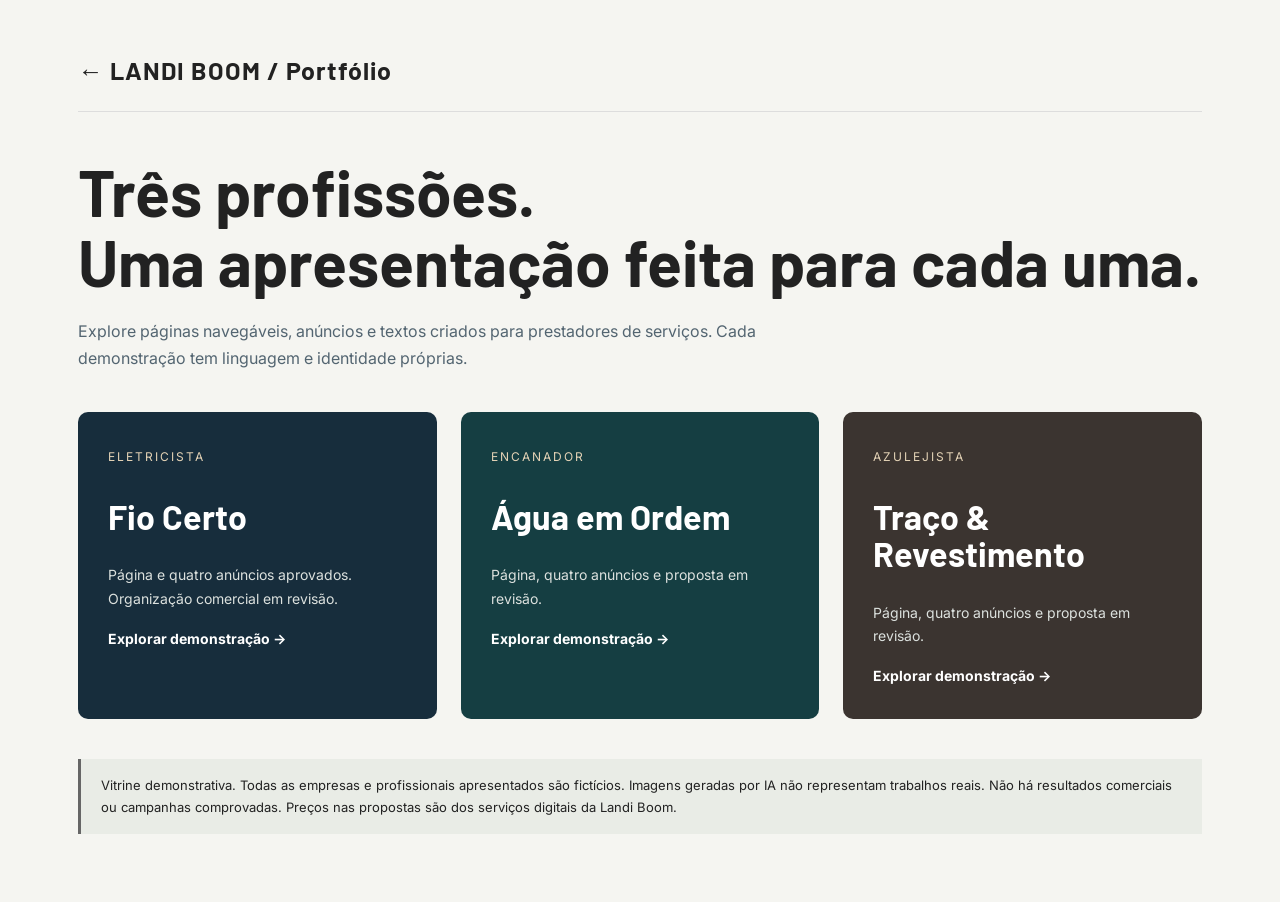
==== portfolio/index.html @ f0038b18 "Publica site institucional e portfolio da Landi Boom" ====
<!doctype html><html lang="pt-BR"><meta charset="utf-8"><meta name="viewport" content="width=device-width,initial-scale=1"><title>Landi Boom — Portfólio por profissão</title><link href="https://fonts.googleapis.com/css2?family=Barlow:wght@700&family=Inter:wght@400;600&display=swap" rel="stylesheet"><style>*{box-sizing:border-box}body{background:#f5f5f1;color:#222;font:16px/1.7 Inter,Arial;margin:0}main{max-width:1180px;margin:auto;padding:55px 28px}header{font:700 25px Barlow,Arial;letter-spacing:1px;border-bottom:1px solid #ddd;padding-bottom:25px}h1{font:700 clamp(38px,6vw,64px)/1.1 Barlow,Arial;margin:45px 0 20px}.intro{max-width:760px;color:#536571}.grid{display:grid;grid-template-columns:repeat(3,1fr);gap:24px;margin:40px 0}.card{display:block;padding:30px;color:white;background:var(--color);text-decoration:none;border-radius:10px;min-height:300px}.card span{font-size:12px;letter-spacing:2px;text-transform:uppercase;color:#e4d3b6}.card h2{font:700 34px/1.1 Barlow,Arial}.card p{font-size:14px;color:#dce1de}.card b{font-size:14px}.notice{border-left:3px solid #666;padding:15px 20px;background:#e9ece6;font-size:13px}.card:focus-visible{outline:3px solid #a56b06;outline-offset:5px}@media(max-width:850px){.grid{grid-template-columns:1fr}main{padding:30px 22px}.card{min-height:0}}</style><main><header><a href="../portfolio.html" style="color:inherit;text-decoration:none">← LANDI BOOM / Portfólio</a></header><h1>Três profissões.<br>Uma apresentação feita para cada uma.</h1><p class="intro">Explore páginas navegáveis, anúncios e textos criados para prestadores de serviços. Cada demonstração tem linguagem e identidade próprias.</p><div class="grid"><a class="card" href="eletricista/index.html" style="--color:#172d3c"><span>Eletricista</span><h2>Fio Certo</h2><p>Página e quatro anúncios aprovados. Organização comercial em revisão.</p><b>Explorar demonstração →</b></a><a class="card" href="encanador/index.html" style="--color:#153e42"><span>Encanador</span><h2>Água em Ordem</h2><p>Página, quatro anúncios e proposta em revisão.</p><b>Explorar demonstração →</b></a><a class="card" href="azulejista/index.html" style="--color:#3b3430"><span>Azulejista</span><h2>Traço & Revestimento</h2><p>Página, quatro anúncios e proposta em revisão.</p><b>Explorar demonstração →</b></a></div><p class="notice">Vitrine demonstrativa. Todas as empresas e profissionais apresentados são fictícios. Imagens geradas por IA não representam trabalhos reais. Não há resultados comerciais ou campanhas comprovadas. Preços nas propostas são dos serviços digitais da Landi Boom.</p></main></html>
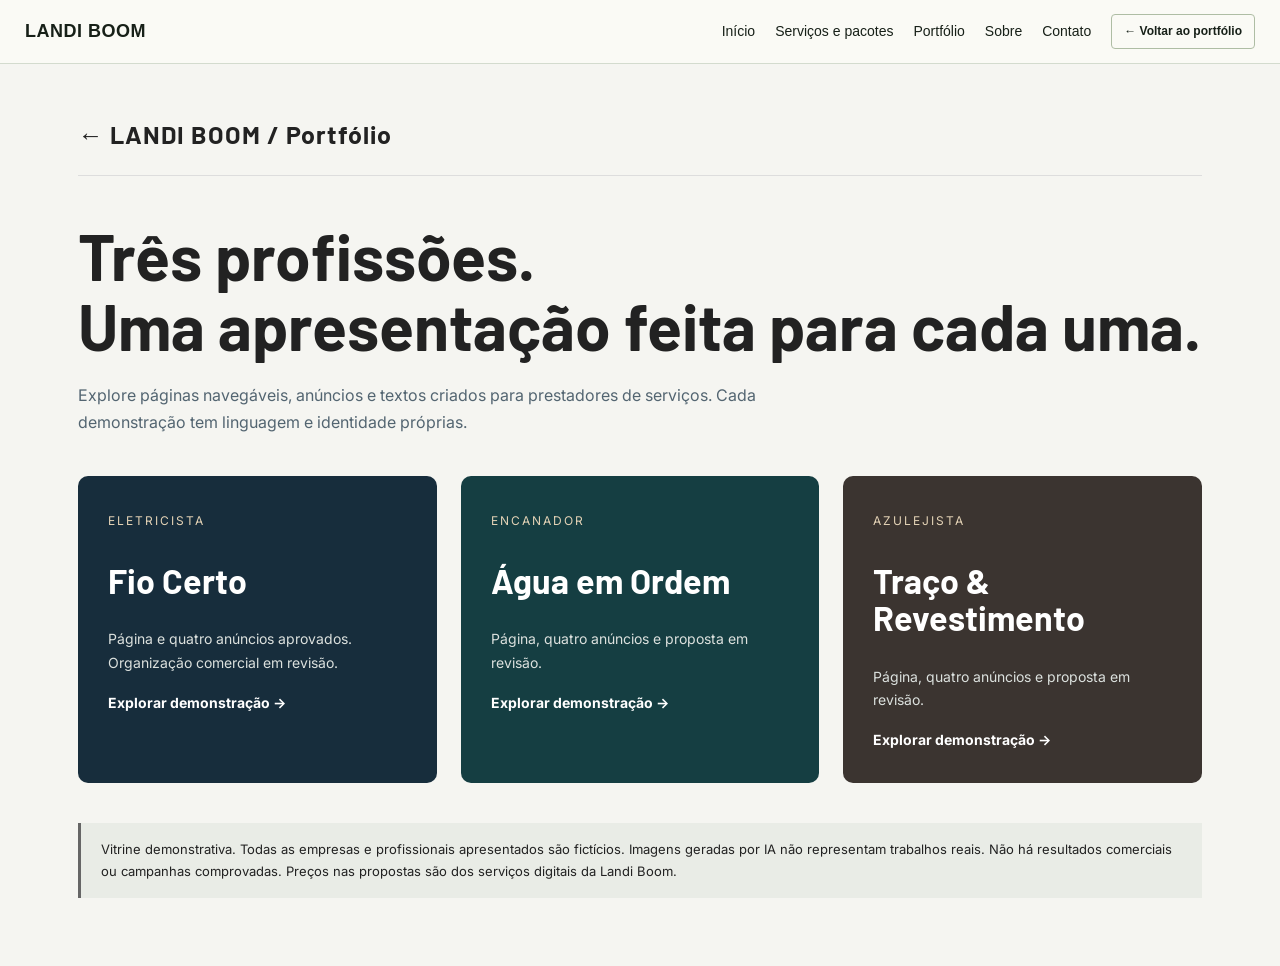
==== commit 590fd720: "Mantem navegacao da Landi Boom nas paginas do portfolio" ====
--- a/portfolio/index.html
+++ b/portfolio/index.html
@@ -1 +1 @@
-<!doctype html><html lang="pt-BR"><meta charset="utf-8"><meta name="viewport" content="width=device-width,initial-scale=1"><title>Landi Boom — Portfólio por profissão</title><link href="https://fonts.googleapis.com/css2?family=Barlow:wght@700&family=Inter:wght@400;600&display=swap" rel="stylesheet"><style>*{box-sizing:border-box}body{background:#f5f5f1;color:#222;font:16px/1.7 Inter,Arial;margin:0}main{max-width:1180px;margin:auto;padding:55px 28px}header{font:700 25px Barlow,Arial;letter-spacing:1px;border-bottom:1px solid #ddd;padding-bottom:25px}h1{font:700 clamp(38px,6vw,64px)/1.1 Barlow,Arial;margin:45px 0 20px}.intro{max-width:760px;color:#536571}.grid{display:grid;grid-template-columns:repeat(3,1fr);gap:24px;margin:40px 0}.card{display:block;padding:30px;color:white;background:var(--color);text-decoration:none;border-radius:10px;min-height:300px}.card span{font-size:12px;letter-spacing:2px;text-transform:uppercase;color:#e4d3b6}.card h2{font:700 34px/1.1 Barlow,Arial}.card p{font-size:14px;color:#dce1de}.card b{font-size:14px}.notice{border-left:3px solid #666;padding:15px 20px;background:#e9ece6;font-size:13px}.card:focus-visible{outline:3px solid #a56b06;outline-offset:5px}@media(max-width:850px){.grid{grid-template-columns:1fr}main{padding:30px 22px}.card{min-height:0}}</style><main><header><a href="../portfolio.html" style="color:inherit;text-decoration:none">← LANDI BOOM / Portfólio</a></header><h1>Três profissões.<br>Uma apresentação feita para cada uma.</h1><p class="intro">Explore páginas navegáveis, anúncios e textos criados para prestadores de serviços. Cada demonstração tem linguagem e identidade próprias.</p><div class="grid"><a class="card" href="eletricista/index.html" style="--color:#172d3c"><span>Eletricista</span><h2>Fio Certo</h2><p>Página e quatro anúncios aprovados. Organização comercial em revisão.</p><b>Explorar demonstração →</b></a><a class="card" href="encanador/index.html" style="--color:#153e42"><span>Encanador</span><h2>Água em Ordem</h2><p>Página, quatro anúncios e proposta em revisão.</p><b>Explorar demonstração →</b></a><a class="card" href="azulejista/index.html" style="--color:#3b3430"><span>Azulejista</span><h2>Traço & Revestimento</h2><p>Página, quatro anúncios e proposta em revisão.</p><b>Explorar demonstração →</b></a></div><p class="notice">Vitrine demonstrativa. Todas as empresas e profissionais apresentados são fictícios. Imagens geradas por IA não representam trabalhos reais. Não há resultados comerciais ou campanhas comprovadas. Preços nas propostas são dos serviços digitais da Landi Boom.</p></main></html>+<!doctype html><html lang="pt-BR"><meta charset="utf-8"><meta name="viewport" content="width=device-width,initial-scale=1"><title>Landi Boom — Portfólio por profissão</title><link href="https://fonts.googleapis.com/css2?family=Barlow:wght@700&family=Inter:wght@400;600&display=swap" rel="stylesheet"><style>*{box-sizing:border-box}body{background:#f5f5f1;color:#222;font:16px/1.7 Inter,Arial;margin:0}main{max-width:1180px;margin:auto;padding:55px 28px}header{font:700 25px Barlow,Arial;letter-spacing:1px;border-bottom:1px solid #ddd;padding-bottom:25px}h1{font:700 clamp(38px,6vw,64px)/1.1 Barlow,Arial;margin:45px 0 20px}.intro{max-width:760px;color:#536571}.grid{display:grid;grid-template-columns:repeat(3,1fr);gap:24px;margin:40px 0}.card{display:block;padding:30px;color:white;background:var(--color);text-decoration:none;border-radius:10px;min-height:300px}.card span{font-size:12px;letter-spacing:2px;text-transform:uppercase;color:#e4d3b6}.card h2{font:700 34px/1.1 Barlow,Arial}.card p{font-size:14px;color:#dce1de}.card b{font-size:14px}.notice{border-left:3px solid #666;padding:15px 20px;background:#e9ece6;font-size:13px}.card:focus-visible{outline:3px solid #a56b06;outline-offset:5px}@media(max-width:850px){.grid{grid-template-columns:1fr}main{padding:30px 22px}.card{min-height:0}}</style><link rel="stylesheet" href="../assets/portfolio-navigation.css"><div class="lb-site-navigation" role="navigation" aria-label="Navegação do site Landi Boom"><a class="lb-brand" href="../index.html">LANDI BOOM</a><div class="lb-links"><a href="../index.html">Início</a><a href="../servicos.html">Serviços e pacotes</a><a href="../portfolio.html">Portfólio</a><a href="../sobre.html">Sobre</a><a href="../contato.html">Contato</a><a class="lb-return" href="../portfolio.html">← Voltar ao portfólio</a></div></div><main><header><a href="../portfolio.html" style="color:inherit;text-decoration:none">← LANDI BOOM / Portfólio</a></header><h1>Três profissões.<br>Uma apresentação feita para cada uma.</h1><p class="intro">Explore páginas navegáveis, anúncios e textos criados para prestadores de serviços. Cada demonstração tem linguagem e identidade próprias.</p><div class="grid"><a class="card" href="eletricista/index.html" style="--color:#172d3c"><span>Eletricista</span><h2>Fio Certo</h2><p>Página e quatro anúncios aprovados. Organização comercial em revisão.</p><b>Explorar demonstração →</b></a><a class="card" href="encanador/index.html" style="--color:#153e42"><span>Encanador</span><h2>Água em Ordem</h2><p>Página, quatro anúncios e proposta em revisão.</p><b>Explorar demonstração →</b></a><a class="card" href="azulejista/index.html" style="--color:#3b3430"><span>Azulejista</span><h2>Traço & Revestimento</h2><p>Página, quatro anúncios e proposta em revisão.</p><b>Explorar demonstração →</b></a></div><p class="notice">Vitrine demonstrativa. Todas as empresas e profissionais apresentados são fictícios. Imagens geradas por IA não representam trabalhos reais. Não há resultados comerciais ou campanhas comprovadas. Preços nas propostas são dos serviços digitais da Landi Boom.</p></main></html>
--- a/assets/portfolio-navigation.css
+++ b/assets/portfolio-navigation.css
@@ -0,0 +1 @@
+.lb-site-navigation{position:sticky;top:0;z-index:1000;background:#fafaf5;border-bottom:1px solid #d3dbce;color:#172018;padding:12px 25px;display:flex;align-items:center;justify-content:space-between;gap:15px;font:14px/1.4 Arial,sans-serif;min-height:64px;box-sizing:border-box}.lb-site-navigation a{color:#172018;text-decoration:none}.lb-site-navigation .lb-brand{font-size:18px;font-weight:700;letter-spacing:.5px;white-space:nowrap}.lb-site-navigation .lb-links{display:flex;align-items:center;gap:20px;flex-wrap:wrap}.lb-site-navigation .lb-return{padding:8px 12px;border:1px solid #aebda4;border-radius:4px;font-weight:600;font-size:12px}.lb-site-navigation a:hover{text-decoration:underline;text-underline-offset:4px}.lb-site-navigation a:focus-visible{outline:3px solid #00e635;outline-offset:4px}.lb-has-site-navigation .modern-rail{top:64px}.lb-has-site-navigation html{scroll-padding-top:90px}@media(max-width:950px){.lb-site-navigation{position:sticky;min-height:0;padding:12px 18px;align-items:flex-start;flex-wrap:wrap;gap:10px}.lb-site-navigation .lb-links{width:100%;gap:10px 16px;font-size:12px}.lb-site-navigation .lb-brand{font-size:17px}.lb-site-navigation .lb-return{margin-left:auto;padding:5px 9px}.lb-has-site-navigation .modern-rail{top:auto}}@media print{.lb-site-navigation{display:none}}
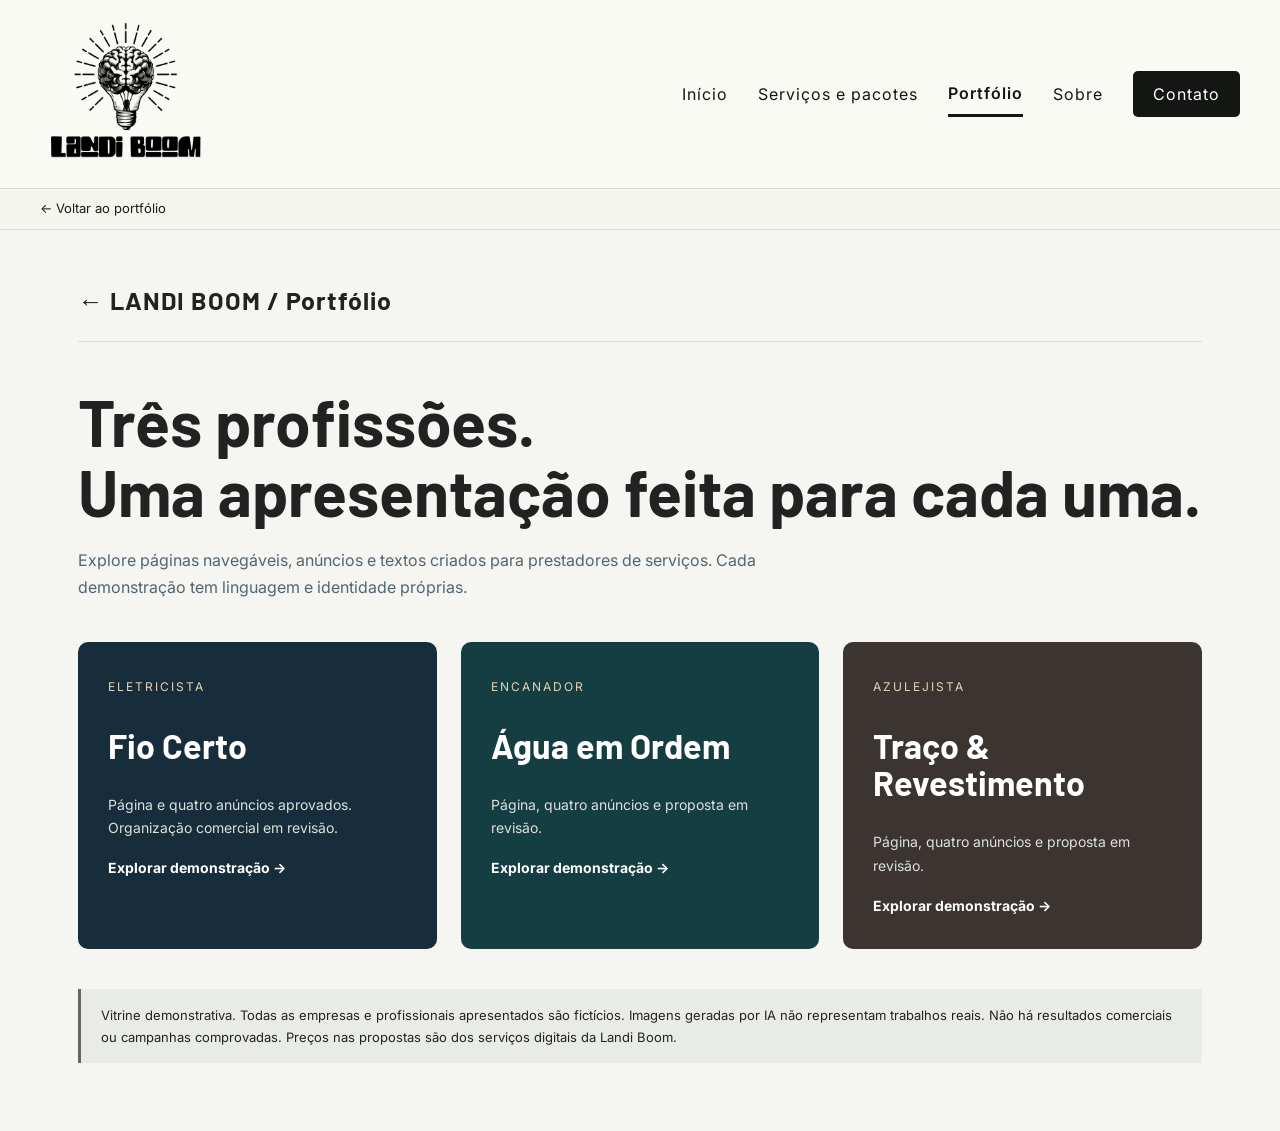
==== commit 6a758cdf: "Padroniza cabecalho completo nas paginas internas do portfolio" ====
--- a/portfolio/index.html
+++ b/portfolio/index.html
@@ -1 +1 @@
-<!doctype html><html lang="pt-BR"><meta charset="utf-8"><meta name="viewport" content="width=device-width,initial-scale=1"><title>Landi Boom — Portfólio por profissão</title><link href="https://fonts.googleapis.com/css2?family=Barlow:wght@700&family=Inter:wght@400;600&display=swap" rel="stylesheet"><style>*{box-sizing:border-box}body{background:#f5f5f1;color:#222;font:16px/1.7 Inter,Arial;margin:0}main{max-width:1180px;margin:auto;padding:55px 28px}header{font:700 25px Barlow,Arial;letter-spacing:1px;border-bottom:1px solid #ddd;padding-bottom:25px}h1{font:700 clamp(38px,6vw,64px)/1.1 Barlow,Arial;margin:45px 0 20px}.intro{max-width:760px;color:#536571}.grid{display:grid;grid-template-columns:repeat(3,1fr);gap:24px;margin:40px 0}.card{display:block;padding:30px;color:white;background:var(--color);text-decoration:none;border-radius:10px;min-height:300px}.card span{font-size:12px;letter-spacing:2px;text-transform:uppercase;color:#e4d3b6}.card h2{font:700 34px/1.1 Barlow,Arial}.card p{font-size:14px;color:#dce1de}.card b{font-size:14px}.notice{border-left:3px solid #666;padding:15px 20px;background:#e9ece6;font-size:13px}.card:focus-visible{outline:3px solid #a56b06;outline-offset:5px}@media(max-width:850px){.grid{grid-template-columns:1fr}main{padding:30px 22px}.card{min-height:0}}</style><link rel="stylesheet" href="../assets/portfolio-navigation.css"><div class="lb-site-navigation" role="navigation" aria-label="Navegação do site Landi Boom"><a class="lb-brand" href="../index.html">LANDI BOOM</a><div class="lb-links"><a href="../index.html">Início</a><a href="../servicos.html">Serviços e pacotes</a><a href="../portfolio.html">Portfólio</a><a href="../sobre.html">Sobre</a><a href="../contato.html">Contato</a><a class="lb-return" href="../portfolio.html">← Voltar ao portfólio</a></div></div><main><header><a href="../portfolio.html" style="color:inherit;text-decoration:none">← LANDI BOOM / Portfólio</a></header><h1>Três profissões.<br>Uma apresentação feita para cada uma.</h1><p class="intro">Explore páginas navegáveis, anúncios e textos criados para prestadores de serviços. Cada demonstração tem linguagem e identidade próprias.</p><div class="grid"><a class="card" href="eletricista/index.html" style="--color:#172d3c"><span>Eletricista</span><h2>Fio Certo</h2><p>Página e quatro anúncios aprovados. Organização comercial em revisão.</p><b>Explorar demonstração →</b></a><a class="card" href="encanador/index.html" style="--color:#153e42"><span>Encanador</span><h2>Água em Ordem</h2><p>Página, quatro anúncios e proposta em revisão.</p><b>Explorar demonstração →</b></a><a class="card" href="azulejista/index.html" style="--color:#3b3430"><span>Azulejista</span><h2>Traço & Revestimento</h2><p>Página, quatro anúncios e proposta em revisão.</p><b>Explorar demonstração →</b></a></div><p class="notice">Vitrine demonstrativa. Todas as empresas e profissionais apresentados são fictícios. Imagens geradas por IA não representam trabalhos reais. Não há resultados comerciais ou campanhas comprovadas. Preços nas propostas são dos serviços digitais da Landi Boom.</p></main></html>+<!doctype html><html lang="pt-BR"><meta charset="utf-8"><meta name="viewport" content="width=device-width,initial-scale=1"><title>Landi Boom — Portfólio por profissão</title><link href="https://fonts.googleapis.com/css2?family=Barlow:wght@700&family=Inter:wght@400;600&display=swap" rel="stylesheet"><style>*{box-sizing:border-box}body{background:#f5f5f1;color:#222;font:16px/1.7 Inter,Arial;margin:0}main{max-width:1180px;margin:auto;padding:55px 28px}header{font:700 25px Barlow,Arial;letter-spacing:1px;border-bottom:1px solid #ddd;padding-bottom:25px}h1{font:700 clamp(38px,6vw,64px)/1.1 Barlow,Arial;margin:45px 0 20px}.intro{max-width:760px;color:#536571}.grid{display:grid;grid-template-columns:repeat(3,1fr);gap:24px;margin:40px 0}.card{display:block;padding:30px;color:white;background:var(--color);text-decoration:none;border-radius:10px;min-height:300px}.card span{font-size:12px;letter-spacing:2px;text-transform:uppercase;color:#e4d3b6}.card h2{font:700 34px/1.1 Barlow,Arial}.card p{font-size:14px;color:#dce1de}.card b{font-size:14px}.notice{border-left:3px solid #666;padding:15px 20px;background:#e9ece6;font-size:13px}.card:focus-visible{outline:3px solid #a56b06;outline-offset:5px}@media(max-width:850px){.grid{grid-template-columns:1fr}main{padding:30px 22px}.card{min-height:0}}</style><link rel="stylesheet" href="../assets/portfolio-navigation.css"><div class="lb-matched-header" id="lb-header-top" tabindex="-1"><header class="wrap header"><a class="brand" href="../index.html" aria-label="Landi Boom, início"><img src="../assets/logo-landi-boom-transparente.png" alt="Landi Boom" width="140" height="140"></a><button class="menu" aria-expanded="false" aria-controls="lb-navigation-0" id="lb-menu-0">Menu</button><nav id="lb-navigation-0" aria-label="Navegação principal"><a href="../index.html">Início</a><a href="../servicos.html">Serviços e pacotes</a><a href="../portfolio.html" aria-current="page">Portfólio</a><a href="../sobre.html">Sobre</a><a href="../contato.html" class="nav-contact">Contato</a></nav></header></div><div class="lb-return-bar"><a href="../portfolio.html">← Voltar ao portfólio</a></div><script>document.getElementById("lb-menu-0").addEventListener("click",function(){const open=this.getAttribute("aria-expanded")!=="true";this.setAttribute("aria-expanded",String(open));document.getElementById("lb-navigation-0").classList.toggle("open",open);});</script><main><header><a href="../portfolio.html" style="color:inherit;text-decoration:none">← LANDI BOOM / Portfólio</a></header><h1>Três profissões.<br>Uma apresentação feita para cada uma.</h1><p class="intro">Explore páginas navegáveis, anúncios e textos criados para prestadores de serviços. Cada demonstração tem linguagem e identidade próprias.</p><div class="grid"><a class="card" href="eletricista/index.html" style="--color:#172d3c"><span>Eletricista</span><h2>Fio Certo</h2><p>Página e quatro anúncios aprovados. Organização comercial em revisão.</p><b>Explorar demonstração →</b></a><a class="card" href="encanador/index.html" style="--color:#153e42"><span>Encanador</span><h2>Água em Ordem</h2><p>Página, quatro anúncios e proposta em revisão.</p><b>Explorar demonstração →</b></a><a class="card" href="azulejista/index.html" style="--color:#3b3430"><span>Azulejista</span><h2>Traço & Revestimento</h2><p>Página, quatro anúncios e proposta em revisão.</p><b>Explorar demonstração →</b></a></div><p class="notice">Vitrine demonstrativa. Todas as empresas e profissionais apresentados são fictícios. Imagens geradas por IA não representam trabalhos reais. Não há resultados comerciais ou campanhas comprovadas. Preços nas propostas são dos serviços digitais da Landi Boom.</p></main></html>
--- a/assets/portfolio-navigation.css
+++ b/assets/portfolio-navigation.css
@@ -1 +1 @@
-.lb-site-navigation{position:sticky;top:0;z-index:1000;background:#fafaf5;border-bottom:1px solid #d3dbce;color:#172018;padding:12px 25px;display:flex;align-items:center;justify-content:space-between;gap:15px;font:14px/1.4 Arial,sans-serif;min-height:64px;box-sizing:border-box}.lb-site-navigation a{color:#172018;text-decoration:none}.lb-site-navigation .lb-brand{font-size:18px;font-weight:700;letter-spacing:.5px;white-space:nowrap}.lb-site-navigation .lb-links{display:flex;align-items:center;gap:20px;flex-wrap:wrap}.lb-site-navigation .lb-return{padding:8px 12px;border:1px solid #aebda4;border-radius:4px;font-weight:600;font-size:12px}.lb-site-navigation a:hover{text-decoration:underline;text-underline-offset:4px}.lb-site-navigation a:focus-visible{outline:3px solid #00e635;outline-offset:4px}.lb-has-site-navigation .modern-rail{top:64px}.lb-has-site-navigation html{scroll-padding-top:90px}@media(max-width:950px){.lb-site-navigation{position:sticky;min-height:0;padding:12px 18px;align-items:flex-start;flex-wrap:wrap;gap:10px}.lb-site-navigation .lb-links{width:100%;gap:10px 16px;font-size:12px}.lb-site-navigation .lb-brand{font-size:17px}.lb-site-navigation .lb-return{margin-left:auto;padding:5px 9px}.lb-has-site-navigation .modern-rail{top:auto}}@media print{.lb-site-navigation{display:none}}+.lb-matched-header{background:#fafaf5;border-bottom:1px solid #d3dbce;color:#131613;position:relative;z-index:1000;font:16px/1.5 Inter,Arial,sans-serif}.lb-matched-header *{box-sizing:border-box}.lb-matched-header header{max-width:1280px;margin:auto;padding:8px 40px;min-height:184px;display:flex;justify-content:space-between;align-items:center;gap:40px;border:0;background:transparent}.lb-matched-header .brand{display:block;max-width:none;text-decoration:none}.lb-matched-header .brand img{width:172px;height:172px;display:block;object-fit:contain;background:transparent}.lb-matched-header nav{display:flex;gap:30px;align-items:center;margin:0;width:auto}.lb-matched-header nav a{font:400 16px/1.5 Inter,Arial,sans-serif;display:inline-block;padding:9px 0;text-decoration:none;color:#131613;border:0}.lb-matched-header nav a[aria-current=page]{font-weight:600;border-bottom:3px solid #131613}.lb-matched-header nav .nav-contact{padding:11px 20px;background:#131613;color:white;border-radius:5px}.lb-matched-header .menu{display:none}.lb-return-bar{padding:10px 40px;background:#f5f5ef;border-bottom:1px solid #d8ddd4;font:13px/1.5 Inter,Arial,sans-serif;position:relative;z-index:1000}.lb-return-bar a{color:#172018;text-decoration:none}.lb-return-bar a:hover{text-decoration:underline}.lb-matched-header a:focus-visible,.lb-matched-header button:focus-visible,.lb-return-bar a:focus-visible{outline:3px solid #00e635;outline-offset:4px}.lb-has-site-navigation .modern-rail{top:0;z-index:15}.lb-has-site-navigation:has(.modern-rail) .modern-rail{top:224px}.lb-has-site-navigation .modern-rail nav{max-height:40vh;overflow:auto}@media(max-width:1000px){.lb-matched-header header{min-height:150px;padding:8px 24px;gap:15px;flex-wrap:wrap}.lb-matched-header .brand img{width:140px;height:140px}}@media(max-width:950px){.lb-matched-header header{min-height:142px}.lb-matched-header .brand img{width:132px;height:132px}.lb-matched-header .menu{display:block;background:transparent;border:1px solid #bdc7b3;border-radius:5px;padding:10px 16px;font:16px Inter,Arial,sans-serif;color:#232c22}.lb-matched-header nav{display:none;width:100%;align-items:stretch;gap:0}.lb-matched-header nav.open{display:flex;flex-direction:column}.lb-matched-header nav a{padding:12px 0}.lb-return-bar{padding:10px 24px}.lb-has-site-navigation:has(.modern-rail) .modern-rail{top:auto}}@media print{.lb-matched-header,.lb-return-bar{display:none}}
